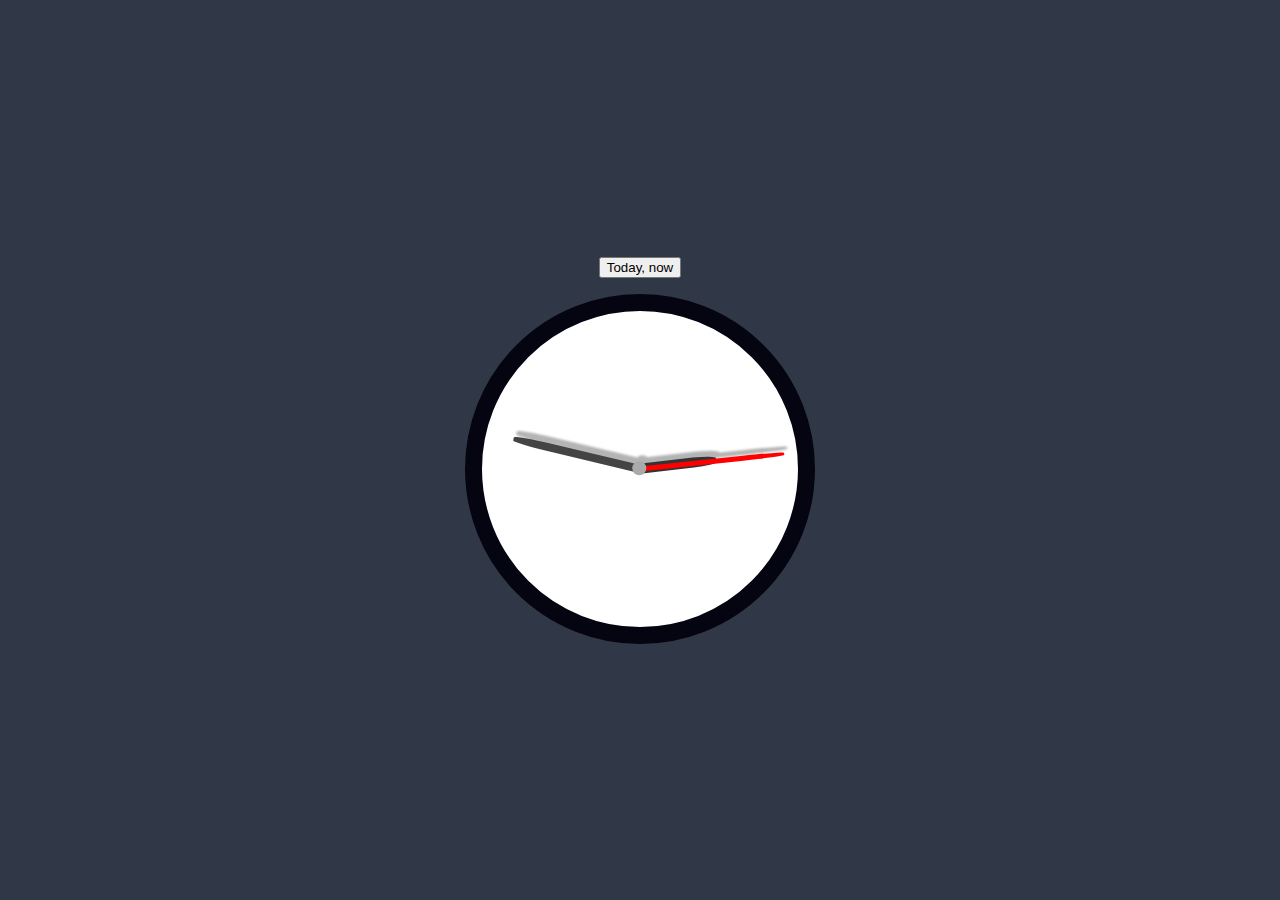
==== analogue-clock/index.html @ 7f301a1f "Add analogue clock v1" ====
<!DOCTYPE html>
<html lang="en">
<head>
  <meta charset="UTF-8">
  <meta name="viewport" content="width=device-width, initial-scale=1.0">
  <title>Analogue Clock</title>

  <link rel="stylesheet" href="style.css">
  <script src="script.js"></script>
</head>
<body>
  <div class="clock-container">
    <button onclick="resetTime()">Today, now</button>

    <div class="clock">
      <div class="clock-hands">
        <div class="clock-dot"></div>
        <div class="clock-hand_hours"></div>
        <div class="clock-hand_mins"></div>
        <div class="clock-hand_seconds"></div>
      </div>
    </div>
  </div>
</body>

<script>
  const hourHand = document.querySelector(".clock-hand_hours");
  const minsHand = document.querySelector(".clock-hand_mins");
  const secondsHand = document.querySelector(".clock-hand_seconds");

  const clockHands = document.querySelector(".clock-hands");
  const clockContainer = document.querySelector(".clock-container");

  const centerElement = document.querySelector(".clock-dot").getBoundingClientRect();
  const centerLoc = [centerElement.left + centerElement.width / 2, centerElement.top + centerElement.height / 2];
</script>

</html>
---- analogue-clock/style.css ----
* {
  box-sizing: border-box;
  user-select: none;
}

body {
  display: grid;
  min-height: 100vh;
  margin: 0;
}


.clock-container {
  display: flex;
  flex-direction: column;
  gap: 1rem;
  align-items: center;
  justify-content: center;

  background: #223;
}


.clock_radio-group {
  display: flex;
  flex-direction: column;
  color: white;
}
.clock_radio-group label,
.clock_radio-group input {
  cursor: pointer;
}


.clock {
  --_clock-width: 350px;

  display: flex;
  align-items: center;
  justify-content: center;

  position: relative;

  width: var(--_clock-width);
  aspect-ratio: 1;

  background: white;
  border: calc(var(--_clock-width) / 20) solid #050511;

  border-radius: 50%;
}


.clock-dot {
  position: absolute;
  left: 50%;
  top: 50%;
  translate: -55% -55%;

  width: calc(var(--_clock-width) / 25);
  aspect-ratio: 1;

  z-index: 1;

  background: #aaa;

  border-radius: 50%;
}


.clock-hands {
  position: absolute;
  inset: 0;

  filter: drop-shadow(4px 3px 1px #4446);
}

.clock-hand_seconds, 
.clock-hand_mins,
.clock-hand_hours {
  position: absolute;
  left: 50%;
  bottom: 50%;
  translate: -50%;

  transform-origin: 50% 100%;

  --_border-radius: 30%;
  border-top-right-radius: var(--_border-radius);
  border-top-left-radius: var(--_border-radius);
}


.clock-hand_seconds {
  width: 5px;
  height: calc(var(--_clock-width) / 2 - 30px);

  background-color: red;

  /* transition: rotate 50ms; */
}
.clock-hand_mins {
  width: 8px;
  height: calc(var(--_clock-width) / 2 - 45px);
  
  background-color: #444;
}
.clock-hand_hours {
  width: 10px;
  height: calc(var(--_clock-width) / 3 - 40px);
  
  background-color: #333;
}
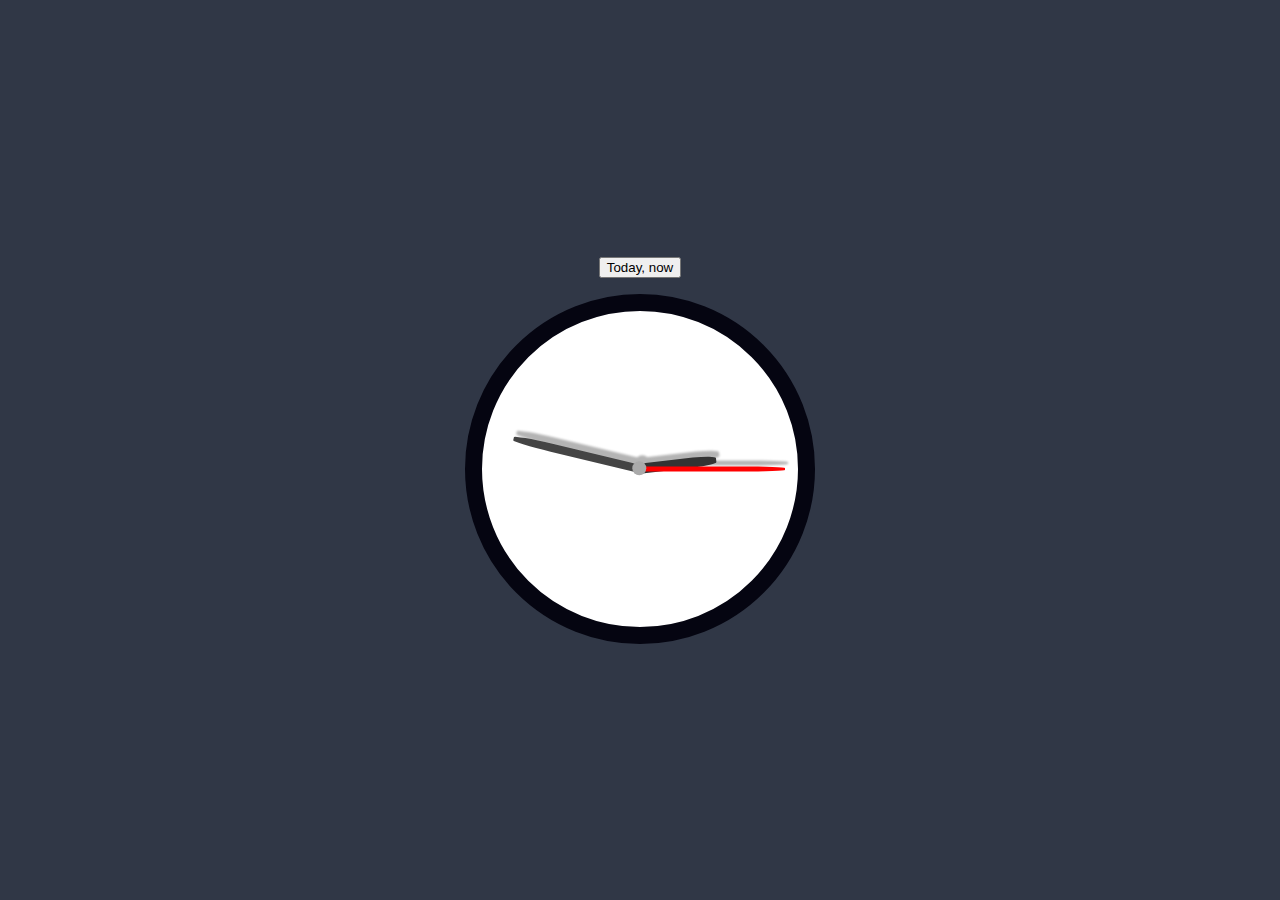
==== commit 6a3678dd: "Fix incorrect center location on window resize" ====
--- a/analogue-clock/index.html
+++ b/analogue-clock/index.html
@@ -31,8 +31,9 @@
   const clockHands = document.querySelector(".clock-hands");
   const clockContainer = document.querySelector(".clock-container");
 
-  const centerElement = document.querySelector(".clock-dot").getBoundingClientRect();
-  const centerLoc = [centerElement.left + centerElement.width / 2, centerElement.top + centerElement.height / 2];
+  const centerElement = document.querySelector(".clock-dot");
+  let centerDimensions = centerElement.getBoundingClientRect();
+  let centerLoc = [centerDimensions.left + centerDimensions.width / 2, centerDimensions.top + centerDimensions.height / 2];
 </script>
 
 </html>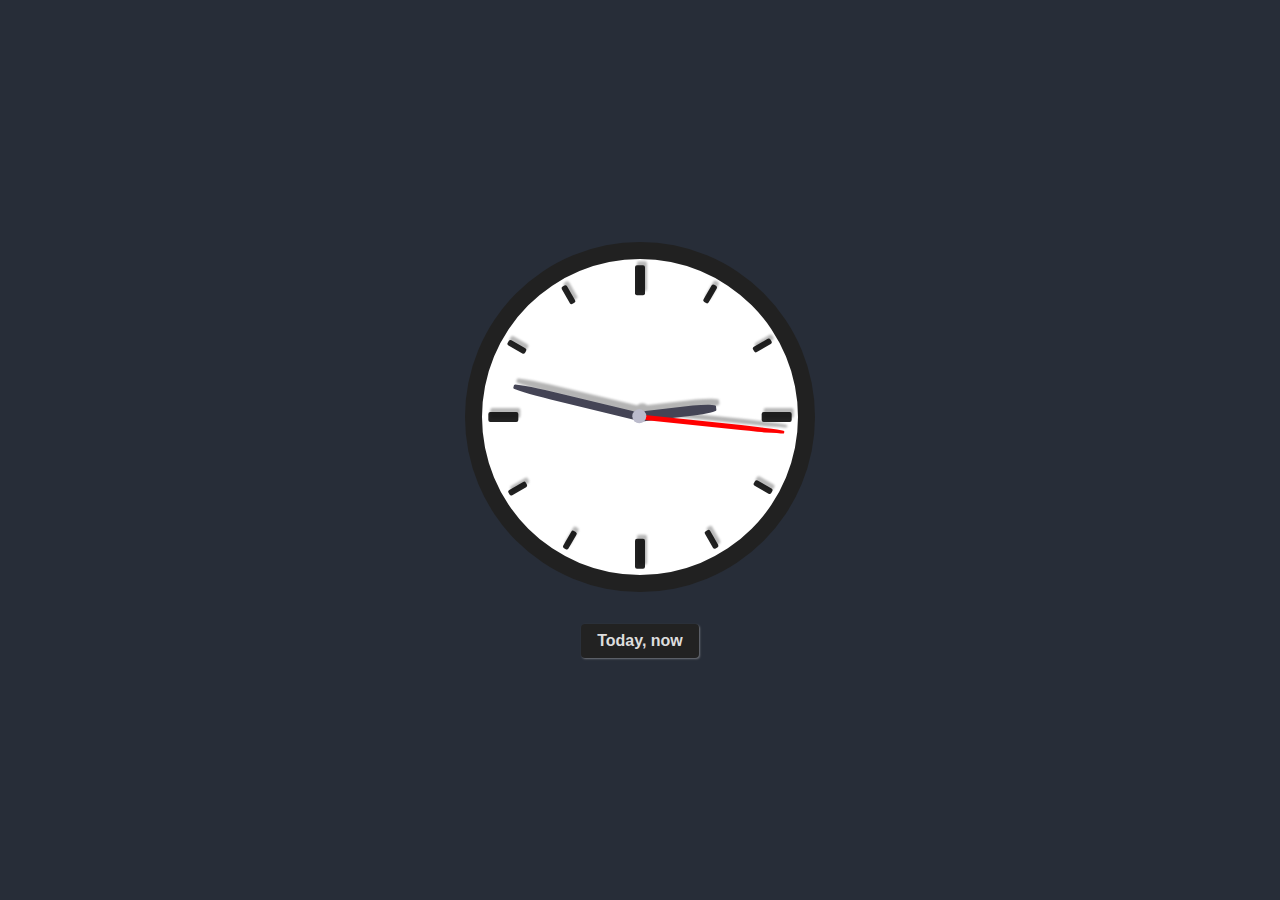
==== commit 7df1c7ee: "Add number notches to clock" ====
--- a/analogue-clock/index.html
+++ b/analogue-clock/index.html
@@ -10,9 +10,21 @@
 </head>
 <body>
   <div class="clock-container">
-    <button onclick="resetTime()">Today, now</button>
-
     <div class="clock">
+      <div class="clock-numbers">
+        <div class="clock-numbers_big" style="rotate: 0deg"></div>
+        <div class="clock-numbers_small" style="rotate: 30deg"></div>
+        <div class="clock-numbers_small" style="rotate: 60deg"></div>
+        <div class="clock-numbers_big" style="rotate: 90deg"></div>
+        <div class="clock-numbers_small" style="rotate: 120deg"></div>
+        <div class="clock-numbers_small" style="rotate: 150deg"></div>
+        <div class="clock-numbers_big" style="rotate: 180deg"></div>
+        <div class="clock-numbers_small" style="rotate: 210deg"></div>
+        <div class="clock-numbers_small" style="rotate: 240deg"></div>
+        <div class="clock-numbers_big" style="rotate: 270deg"></div>
+        <div class="clock-numbers_small" style="rotate: 300deg"></div>
+        <div class="clock-numbers_small" style="rotate: 330deg"></div>
+      </div>
       <div class="clock-hands">
         <div class="clock-dot"></div>
         <div class="clock-hand_hours"></div>
@@ -20,6 +32,8 @@
         <div class="clock-hand_seconds"></div>
       </div>
     </div>
+
+    <button onclick="resetTime()">Today, now</button>
   </div>
 </body>
 
@@ -28,6 +42,7 @@
   const minsHand = document.querySelector(".clock-hand_mins");
   const secondsHand = document.querySelector(".clock-hand_seconds");
 
+  const clockNumbers = document.querySelector(".clock-numbers");
   const clockHands = document.querySelector(".clock-hands");
   const clockContainer = document.querySelector(".clock-container");
 
--- a/analogue-clock/style.css
+++ b/analogue-clock/style.css
@@ -7,17 +7,37 @@
   display: grid;
   min-height: 100vh;
   margin: 0;
+  font-family: 'Courier New', Courier, monospace;
 }
 
 
 .clock-container {
   display: flex;
   flex-direction: column;
-  gap: 1rem;
+  gap: 2rem;
   align-items: center;
   justify-content: center;
 
   background: #223;
+}
+.clock-container button {
+  color: #ddd;
+  background: #222;
+
+  border: none;
+  border-radius: 0.25rem;
+  box-shadow: 1px 1px 2px #ddd6;
+
+  font-size: 1rem;
+  font-weight: 600;
+
+  padding: 0.5rem 1rem;
+
+  cursor: pointer;
+  transition: background-color 150ms;
+}
+.clock-container button:hover {
+  background: #292929;
 }
 
 
@@ -45,7 +65,7 @@
   aspect-ratio: 1;
 
   background: white;
-  border: calc(var(--_clock-width) / 20) solid #050511;
+  border: calc(var(--_clock-width) / 20) solid #111e;
 
   border-radius: 50%;
 }
@@ -62,17 +82,48 @@
 
   z-index: 1;
 
-  background: #aaa;
+  background: #bbc;
 
   border-radius: 50%;
 }
 
 
+.clock-numbers,
 .clock-hands {
   position: absolute;
   inset: 0;
 
   filter: drop-shadow(4px 3px 1px #4446);
+}
+.clock-numbers {
+  filter: drop-shadow(3px 2px 1px #4444);
+}
+
+.clock-numbers_big,
+.clock-numbers_small {
+  position: absolute;
+  left: 50%;
+  top: 50%;
+  translate: -50% -100%;
+
+  width: 10px;
+  height: 48%;
+
+  transform-origin: bottom center;
+}
+.clock-numbers_big::after,
+.clock-numbers_small::after {
+  content: "";
+  position: absolute;
+  width: 100%;
+  height: 30px;
+  background: #111e;
+  border-radius: 2px;
+}
+.clock-numbers_small::after {
+  height: 20px;
+  width: 60%;
+  translate: 20% 0;
 }
 
 .clock-hand_seconds, 
@@ -81,7 +132,7 @@
   position: absolute;
   left: 50%;
   bottom: 50%;
-  translate: -50%;
+  translate: -50% 0;
 
   transform-origin: 50% 100%;
 
@@ -103,11 +154,11 @@
   width: 8px;
   height: calc(var(--_clock-width) / 2 - 45px);
   
-  background-color: #444;
+  background-color: #445;
 }
 .clock-hand_hours {
   width: 10px;
   height: calc(var(--_clock-width) / 3 - 40px);
   
-  background-color: #333;
+  background-color: #445;
 }
